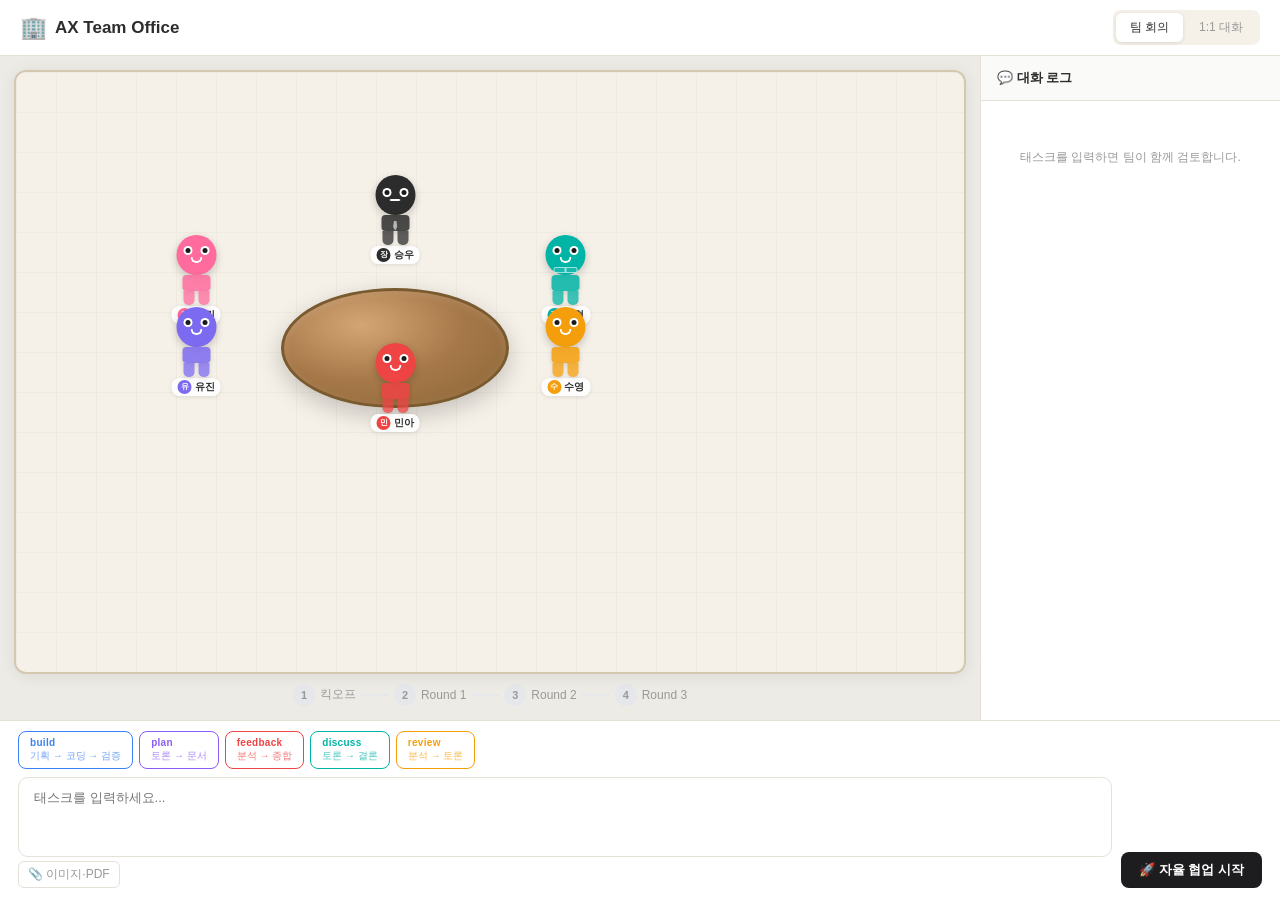
==== templates/index.html @ b6eef612 "Initial commit — AX Team Office Flask + SSE 기반 AI 팀 협업 시뮬레이터. 6명의 에이전트가 토론·투표·생성 과정을 실시간 스트리밍으로 처리한다" ====
<!DOCTYPE html>
<html lang="ko">
<head>
  <meta charset="UTF-8">
  <meta name="viewport" content="width=device-width, initial-scale=1.0">
  <title>AX Team Office</title>
  <link rel="stylesheet" href="/static/style.css">
</head>
<body>
<div class="app">

  <header class="header">
    <div class="header-left"><span class="logo">🏢</span><h1>AX Team Office</h1></div>
    <div class="mode-switch">
      <button class="mode-btn active" id="btn-team" onclick="setMode('team')">팀 회의</button>
      <button class="mode-btn" id="btn-individual" onclick="setMode('individual')">1:1 대화</button>
    </div>
  </header>

  <div class="main-layout">

    <!-- ── Office Canvas ── -->
    <div class="office-section">
      <div class="office-floor" id="office-floor">

        <!-- Floor decoration -->
        <div class="floor-grid"></div>
        <div class="decision-toast" id="decision-toast"></div>

        <!-- ── Round Table ── -->
        <div class="round-table"></div>


        <!-- ── Characters ── -->

        <!-- 지훈 (팀장) -->
        <div class="chibi" id="char-lead" data-agent="lead" style="--c:#2C2C2C;--cb:#888;left:40%;top:32%" onclick="onClickChar('lead')">
          <div class="c-bubble" id="bubble-lead"><div class="c-btext" id="btext-lead"></div></div>
          <div class="c-think" id="think-lead"><i></i><i></i><i></i></div>
          <div class="c-figure" id="fig-lead">
            <div class="c-head">
              <div class="c-eyes">
                <div class="c-eye"><div class="c-pupil"></div></div>
                <div class="c-eye"><div class="c-pupil"></div></div>
              </div>

              <div class="c-mouth serious"></div>
            </div>
            <div class="c-body"><div class="c-tie"></div></div>
            <div class="c-legs"><div class="c-leg"></div><div class="c-leg"></div></div>
          </div>
          <div class="c-nametag"><span class="c-badge" style="background:var(--c)">장</span>승우</div>
        </div>

        <!-- 지민 (마케팅) -->
        <div class="chibi" id="char-jimin" data-agent="jimin" style="--c:#FF6B9D;--cb:#FF9EC0;left:19%;top:42%" onclick="onClickChar('jimin')">
          <div class="c-bubble" id="bubble-jimin"><div class="c-btext" id="btext-jimin"></div></div>
          <div class="c-think" id="think-jimin"><i></i><i></i><i></i></div>
          <div class="c-figure" id="fig-jimin">
            <div class="c-head">
              <div class="c-eyes"><div class="c-eye"><div class="c-pupil"></div></div><div class="c-eye"><div class="c-pupil"></div></div></div>

              <div class="c-mouth"></div>
            </div>
            <div class="c-body"></div>
            <div class="c-legs"><div class="c-leg"></div><div class="c-leg"></div></div>
          </div>
          <div class="c-nametag"><span class="c-badge" style="background:var(--c)">지</span>지민</div>

        </div>

        <!-- 준혁 (개발) -->
        <div class="chibi" id="char-junhyuk" data-agent="junhyuk" style="--c:#00B4A6;--cb:#5DDDD6;left:58%;top:42%" onclick="onClickChar('junhyuk')">
          <div class="c-bubble" id="bubble-junhyuk"><div class="c-btext" id="btext-junhyuk"></div></div>
          <div class="c-think" id="think-junhyuk"><i></i><i></i><i></i></div>
          <div class="c-figure" id="fig-junhyuk">
            <div class="c-head">
              <div class="c-eyes"><div class="c-eye"><div class="c-pupil"></div></div><div class="c-eye"><div class="c-pupil"></div></div></div>

              <div class="c-mouth"></div>
            </div>
            <div class="c-body"><div class="c-glasses"></div></div>
            <div class="c-legs"><div class="c-leg"></div><div class="c-leg"></div></div>
          </div>
          <div class="c-nametag"><span class="c-badge" style="background:var(--c)">주</span>주혁</div>
        </div>

        <!-- 수아 (비즈니스) -->
        <div class="chibi" id="char-yujin" data-agent="yujin" style="--c:#7C6AF0;--cb:#A99CF5;left:19%;top:54%" onclick="onClickChar('yujin')">
          <div class="c-bubble" id="bubble-yujin"><div class="c-btext" id="btext-yujin"></div></div>
          <div class="c-think" id="think-yujin"><i></i><i></i><i></i></div>
          <div class="c-figure" id="fig-yujin">
            <div class="c-head">
              <div class="c-eyes"><div class="c-eye"><div class="c-pupil"></div></div><div class="c-eye"><div class="c-pupil"></div></div></div>

              <div class="c-mouth"></div>
            </div>
            <div class="c-body"></div>
            <div class="c-legs"><div class="c-leg"></div><div class="c-leg"></div></div>
          </div>
          <div class="c-nametag"><span class="c-badge" style="background:var(--c)">유</span>유진</div>
        </div>

        <!-- 재우 (기획) -->
        <div class="chibi" id="char-suyoung" data-agent="suyoung" style="--c:#F59E0B;--cb:#FBCA63;left:58%;top:54%" onclick="onClickChar('suyoung')">
          <div class="c-bubble" id="bubble-suyoung"><div class="c-btext" id="btext-suyoung"></div></div>
          <div class="c-think" id="think-suyoung"><i></i><i></i><i></i></div>
          <div class="c-figure" id="fig-suyoung">
            <div class="c-head">
              <div class="c-eyes"><div class="c-eye"><div class="c-pupil"></div></div><div class="c-eye"><div class="c-pupil"></div></div></div>

              <div class="c-mouth"></div>
            </div>
            <div class="c-body"></div>
            <div class="c-legs"><div class="c-leg"></div><div class="c-leg"></div></div>
          </div>
          <div class="c-nametag"><span class="c-badge" style="background:var(--c)">수</span>수영</div>
        </div>

        <!-- 민서 (데이터) -->
        <div class="chibi" id="char-mina" data-agent="mina" style="--c:#EF4444;--cb:#F88;left:40%;top:60%" onclick="onClickChar('mina')">
          <div class="c-bubble" id="bubble-mina"><div class="c-btext" id="btext-mina"></div></div>
          <div class="c-think" id="think-mina"><i></i><i></i><i></i></div>
          <div class="c-figure" id="fig-mina">
            <div class="c-head">
              <div class="c-eyes"><div class="c-eye"><div class="c-pupil"></div></div><div class="c-eye"><div class="c-pupil"></div></div></div>

              <div class="c-mouth"></div>
            </div>
            <div class="c-body"></div>
            <div class="c-legs"><div class="c-leg"></div><div class="c-leg"></div></div>
          </div>
          <div class="c-nametag"><span class="c-badge" style="background:var(--c)">민</span>민아</div>
        </div>

      </div><!-- /office-floor -->

      <div class="phase-bar" id="phase-bar">
        <div class="phase-step" id="phase-1"><div class="phase-dot">1</div><span>킥오프</span></div>
        <div class="phase-line" id="pline-1"></div>
        <div class="phase-step" id="phase-2"><div class="phase-dot">2</div><span>Round 1</span></div>
        <div class="phase-line" id="pline-2"></div>
        <div class="phase-step" id="phase-3"><div class="phase-dot">3</div><span>Round 2</span></div>
        <div class="phase-line" id="pline-3"></div>
        <div class="phase-step" id="phase-4"><div class="phase-dot">4</div><span>Round 3</span></div>
      </div>
    </div><!-- /office-section -->

    <!-- ── Right Panel ── -->
    <div class="right-panel">
      <div class="log-panel" id="log-panel">
        <div class="panel-title">💬 대화 로그</div>
        <div class="log-list" id="log-list">
          <div class="log-empty">태스크를 입력하면 팀이 함께 검토합니다.</div>
        </div>
      </div>
      <div class="chat-panel hidden" id="chat-panel">
        <div class="panel-title" id="chat-title">1:1 대화</div>
        <div class="chat-history" id="chat-history"></div>
        <div class="chat-input-row">
          <input type="text" id="chat-input" placeholder="메시지를 입력하세요..." onkeydown="if(event.key==='Enter')sendChat()">
          <button class="send-btn" onclick="sendChat()">전송</button>
        </div>
      </div>
    </div>

  </div><!-- /main-layout -->

  <div class="input-bar" id="input-bar">
    <div class="workflow-chips">
      <button class="wf-chip wf-build"    onclick="setExample('구독형 AI 음악 앱 만들어줘')">
        <span class="wf-type">build</span>
        <span class="wf-flow">기획 → 코딩 → 검증</span>
      </button>
      <button class="wf-chip wf-plan"     onclick="setExample('사내 AI 도입 로드맵 기획해줘')">
        <span class="wf-type">plan</span>
        <span class="wf-flow">토론 → 문서</span>
      </button>
      <button class="wf-chip wf-feedback" onclick="setExample('이 기획서 피드백해줘')">
        <span class="wf-type">feedback</span>
        <span class="wf-flow">분석 → 종합</span>
      </button>
      <button class="wf-chip wf-discuss"  onclick="setExample('FastAPI vs Django 뭐가 나을까')">
        <span class="wf-type">discuss</span>
        <span class="wf-flow">토론 → 결론</span>
      </button>
      <button class="wf-chip wf-review"   onclick="setExample('이 코드 리뷰해줘')">
        <span class="wf-type">review</span>
        <span class="wf-flow">분석 → 토론</span>
      </button>
    </div>
    <div class="input-row">
      <div class="textarea-wrap">
        <textarea id="task-input" class="task-input" placeholder="태스크를 입력하세요..." onkeydown="if(event.key==='Enter'&&!event.shiftKey){event.preventDefault();onSubmit()}" rows="3"></textarea>
        <div class="attach-bar" id="attach-bar">
          <input type="file" id="file-input" accept="image/*,.pdf" style="display:none" onchange="onFileSelect(this)">
          <button class="attach-btn" onclick="document.getElementById('file-input').click()">📎 이미지·PDF</button>
          <span class="attach-name hidden" id="attach-name"></span>
          <button class="attach-remove hidden" id="attach-remove" onclick="clearAttachment()">✕</button>
        </div>
      </div>
      <div class="input-controls">
        <button class="reset-btn hidden" id="reset-btn" onclick="resetAll()">↩ 초기화</button>
        <button class="start-btn" id="start-btn" onclick="onSubmit()">🚀 자율 협업 시작</button>
      </div>
    </div>
  </div>

</div><!-- /app -->

<script>const AGENTS = {{ agents | tojson }};</script>
<script src="/static/app.js"></script>
</body>
</html>
---- static/style.css ----
*, *::before, *::after { box-sizing: border-box; margin: 0; padding: 0; }

:root {
  --floor:   #F5F0E8;
  --grid:    #EBE5D8;
  --wall:    #D4C9B0;
  --wood:    #C8A070;
  --wood-dk: #A8804A;
  --bg:      #EDEBE6;
  --white:   #FFFFFF;
  --text:    #2D2D2D;
  --sub:     #999;
  --border:  #E5E0D8;
  --radius:  12px;
  --shadow:  0 2px 16px rgba(0,0,0,0.08);
}

body { font-family: -apple-system, BlinkMacSystemFont, 'Segoe UI', sans-serif; background: var(--bg); color: var(--text); height: 100vh; overflow: hidden; }

.app { display: flex; flex-direction: column; height: 100vh; }

/* ── Header ─────────────────────────────── */
.header { display:flex; align-items:center; justify-content:space-between; padding:10px 20px; background:white; border-bottom:1px solid var(--border); flex-shrink:0; }
.header-left { display:flex; align-items:center; gap:8px; }
.logo { font-size:22px; }
h1 { font-size:17px; font-weight:700; }
.mode-switch { display:flex; background:var(--floor); border-radius:8px; padding:3px; gap:2px; }
.mode-btn { padding:6px 14px; border:none; border-radius:6px; background:transparent; font-size:12px; font-weight:500; color:var(--sub); cursor:pointer; transition:all .2s; }
.mode-btn.active { background:white; color:var(--text); box-shadow:0 1px 4px rgba(0,0,0,.1); }

/* ── Main Layout ─────────────────────────── */
.main-layout { display:flex; flex:1; overflow:hidden; }

/* ── Office Section ──────────────────────── */
.office-section { display:flex; flex-direction:column; flex:1; padding:14px; gap:10px; min-width:0; }

/* ── Office Floor ────────────────────────── */
.office-floor {
  flex:1;
  position:relative;
  background: var(--floor);
  border-radius: var(--radius);
  border: 2px solid var(--wall);
  overflow: hidden;
  box-shadow: var(--shadow);
}

.floor-grid {
  position:absolute; inset:0;
  background-image:
    linear-gradient(var(--grid) 1px, transparent 1px),
    linear-gradient(90deg, var(--grid) 1px, transparent 1px);
  background-size: 40px 40px;
  opacity: 0.5;
  pointer-events:none;
}

/* ── Round Table ────────────────────────── */
.round-table {
  position:absolute;
  left:28%; top:36%;
  width:24%; height:20%;
  background:radial-gradient(ellipse at 35% 30%, #D4A574, #A67849 50%, #8B6535 100%);
  border-radius:50%;
  border:3px solid #7A5B30;
  box-shadow:0 8px 24px rgba(0,0,0,.2), inset 0 2px 8px rgba(255,255,255,.12);
  z-index:4;
}

/* ── Desk Furniture ──────────────────────── */
.desk-furn {
  position:absolute;
  display:flex;
  flex-direction:column;
  align-items:center;
  gap:3px;
  pointer-events:none;
  z-index:5;
}
.lead-furn { left:26% !important; }

.furn-surface {
  display:flex;
  align-items:center;
  gap:6px;
  background: linear-gradient(160deg, var(--wood), var(--wood-dk));
  border-radius:5px;
  border:1.5px solid var(--wood-dk);
  padding:5px 10px;
  box-shadow:0 2px 6px rgba(0,0,0,.12), inset 0 1px 1px rgba(255,255,255,.2);
}
.furn-surface.wide { padding:5px 24px; gap:14px; }

.furn-mon {
  width:26px; height:20px;
  background:#1C1C1E;
  border-radius:3px;
  display:flex; align-items:center; justify-content:center;
}
.furn-mon::after {
  content:'';
  width:21px; height:15px;
  background: linear-gradient(135deg, #5AC8FA, #BF5AF2);
  border-radius:2px;
  animation: screen-flicker 4s ease-in-out infinite;
}
@keyframes screen-flicker {
  0%,100%{opacity:.8} 50%{opacity:1;filter:brightness(1.15)}
}

.furn-kbd {
  width:22px; height:8px;
  background:#D8D5D0;
  border-radius:2px;
  border:1px solid #C0BDB8;
}

.furn-plate {
  font-size:9px;
  font-weight:600;
  color:var(--sub);
  letter-spacing:.3px;
  white-space:nowrap;
}


/* ── Lead Decision Toast ─────────────────── */
.decision-toast {
  position:absolute;
  top:4px; left:50%;
  transform:translateX(-50%);
  background:rgba(29,29,31,.88);
  color:white;
  font-size:10px;
  padding:5px 12px;
  border-radius:20px;
  white-space:nowrap;
  z-index:100;
  opacity:0;
  transition:opacity .3s;
  pointer-events:none;
  max-width:90%;
  overflow:hidden;
  text-overflow:ellipsis;
}
.decision-toast.show { opacity:1; }

/* ── Chibi Character ─────────────────────── */
.chibi {
  position:absolute;
  transform:translate(-50%, -100%);   /* anchor = feet */
  display:flex;
  flex-direction:column;
  align-items:center;
  gap:1px;
  cursor:pointer;
  z-index:20;
  transition: left 1.1s cubic-bezier(.4,0,.2,1), top 1.1s cubic-bezier(.4,0,.2,1);
  user-select:none;
}
.chibi:hover .c-figure { filter:brightness(1.08); }

/* Speech bubble */
.c-bubble {
  position:absolute;
  bottom:calc(100% + 4px);
  left:50%;
  transform:translateX(-50%) scale(0.85);
  background:white;
  border:1.5px solid #DDD;
  border-radius:10px;
  padding:7px 10px;
  font-size:10.5px;
  line-height:1.55;
  max-width:200px;
  min-width:60px;
  word-break:break-word;
  white-space:normal;
  opacity:0;
  pointer-events:none;
  z-index:50;
  box-shadow:0 4px 14px rgba(0,0,0,.14);
  transition:opacity .3s, transform .3s;
  text-align:left;
}
.c-bubble::after {
  content:'';
  position:absolute;
  top:100%; left:50%; transform:translateX(-50%);
  border:5px solid transparent;
  border-top-color:#DDD;
}
.c-bubble.show { opacity:1; transform:translateX(-50%) scale(1); }

/* Thinking dots */
.c-think {
  position:absolute;
  bottom:calc(100% + 2px);
  left:50%; transform:translateX(-50%);
  display:flex; gap:3px; align-items:center;
  opacity:0; pointer-events:none;
  transition:opacity .2s;
}
.c-think.show { opacity:1; }
.c-think i {
  width:6px; height:6px;
  border-radius:50%;
  background:var(--cb, #AAA);
  animation:dot-pulse 1s ease-in-out infinite;
  list-style:none;
}
.c-think i:nth-child(2) { animation-delay:.18s; }
.c-think i:nth-child(3) { animation-delay:.36s; }
@keyframes dot-pulse {
  0%,80%,100%{transform:scale(.7);opacity:.4}
  40%{transform:scale(1);opacity:1}
}

/* Figure */
.c-figure {
  display:flex; flex-direction:column; align-items:center;
  animation:idle-float 2.4s ease-in-out infinite;
}
@keyframes idle-float {
  0%,100%{transform:translateY(0)}
  50%{transform:translateY(-3px)}
}

/* Head */
.c-head {
  width:40px; height:40px;
  border-radius:50%;
  background:var(--c);
  position:relative;
  display:flex; flex-direction:column;
  align-items:center; justify-content:center;
  gap:2px;
  box-shadow:0 3px 8px rgba(0,0,0,.2);
}

/* Eyes */
.c-eyes { display:flex; gap:8px; }
.c-eye {
  width:9px; height:9px;
  background:white;
  border-radius:50%;
  display:flex; align-items:center; justify-content:center;
  animation:blink 5s ease-in-out infinite;
}
@keyframes blink {
  0%,44%,48%,100%{transform:scaleY(1)}
  46%{transform:scaleY(.08)}
}
.c-pupil {
  width:5px; height:5px;
  background:#1A1A1A;
  border-radius:50%;
}

/* Blush */
.c-blush {
  width:22px; height:5px;
  background:rgba(255,160,160,.5);
  border-radius:50%;
  margin:1px 0;
}

/* Mouth */
.c-mouth {
  width:12px; height:6px;
  border:2px solid white;
  border-top:none;
  border-radius:0 0 10px 10px;
}
.c-mouth.serious {
  width:11px; height:0;
  border:1.5px solid white;
  border-radius:2px;
  background:none;
}

/* Accessories */
.c-tie {
  position:absolute;
  bottom:0; left:50%;
  transform:translateX(-50%);
  width:6px; height:10px;
  background:rgba(255,255,255,.6);
  border-radius:1px;
  clip-path: polygon(30% 0%, 70% 0%, 85% 60%, 50% 100%, 15% 60%);
}
.c-glasses {
  position:absolute;
  top:-8px; left:50%;
  transform:translateX(-50%);
  width:24px; height:6px;
  border:1.5px solid rgba(255,255,255,.7);
  border-radius:2px;
  background:rgba(255,255,255,.1);
}
.c-glasses::before {
  content:'';
  position:absolute;
  top:50%; left:50%;
  transform:translate(-50%,-50%);
  width:2px; height:100%;
  background:rgba(255,255,255,.7);
}

/* Body */
.c-body {
  width:28px; height:16px;
  background:var(--c);
  border-radius:4px;
  opacity:.85;
  position:relative;
  box-shadow:0 2px 5px rgba(0,0,0,.15);
}

/* Legs */
.c-legs { display:flex; gap:4px; }
.c-leg {
  width:11px; height:14px;
  background:var(--c);
  border-radius:0 0 5px 5px;
  opacity:.75;
  transform-origin:top center;
  box-shadow:0 2px 4px rgba(0,0,0,.12);
}

/* Name tag */
.c-nametag {
  display:flex; align-items:center; gap:3px;
  font-size:10px; font-weight:700; color:var(--text);
  background:rgba(255,255,255,.9);
  padding:2px 6px;
  border-radius:8px;
  box-shadow:0 1px 4px rgba(0,0,0,.1);
  white-space:nowrap;
}
.c-badge {
  width:14px; height:14px;
  border-radius:50%;
  font-size:8px;
  font-weight:800;
  color:white;
  display:flex; align-items:center; justify-content:center;
  flex-shrink:0;
}

/* ── Walking ─────────────────────────────── */
.chibi.walking .c-figure { animation:none; }
.chibi.walking .c-leg:nth-child(1) { animation:leg-a .25s ease-in-out infinite alternate; }
.chibi.walking .c-leg:nth-child(2) { animation:leg-b .25s ease-in-out infinite alternate; }
.chibi.walking .c-head { animation:walk-bob .25s ease-in-out infinite alternate; }
@keyframes leg-a { from{transform:rotate(-22deg)} to{transform:rotate(22deg)} }
@keyframes leg-b { from{transform:rotate(22deg)} to{transform:rotate(-22deg)} }
@keyframes walk-bob { from{transform:translateY(0)} to{transform:translateY(-3px)} }

/* Flip when walking right */
.chibi.flip .c-figure { transform:scaleX(-1); }

/* ── Talking ─────────────────────────────── */
.chibi.talking .c-mouth:not(.serious) { animation:mouth-talk .3s ease-in-out infinite alternate; }
@keyframes mouth-talk {
  from{transform:scaleY(1)}
  to{transform:scaleY(1.8) translateY(-1px)}
}

/* ── Thinking ────────────────────────────── */
.chibi.thinking .c-eye { animation:look-up .3s forwards; }
@keyframes look-up { to{transform:translateY(-2px)} }

/* ── Phase Bar ───────────────────────────── */
.phase-bar { display:flex; align-items:center; justify-content:center; gap:0; flex-shrink:0; }
.phase-step { display:flex; align-items:center; gap:5px; font-size:12px; color:var(--sub); transition:color .3s; }
.phase-step.active { color:var(--text); }
.phase-step.active .phase-dot { background:#3B82F6; color:white; }
.phase-step.done   .phase-dot { background:#22C55E; color:white; }
.phase-step.done   { color:#22C55E; }
.phase-dot { width:22px; height:22px; border-radius:50%; background:#E5E7EB; color:var(--sub); display:flex; align-items:center; justify-content:center; font-size:11px; font-weight:700; transition:all .3s; }
.phase-line { width:28px; height:2px; background:#E5E7EB; margin:0 5px; transition:background .3s; }
.phase-line.done { background:#22C55E; }

/* ── Right Panel ─────────────────────────── */
.right-panel { width:300px; flex-shrink:0; background:white; border-left:1px solid var(--border); display:flex; flex-direction:column; overflow:hidden; }
.panel-title { padding:13px 16px; font-size:13px; font-weight:700; border-bottom:1px solid var(--border); background:#FAFAF8; flex-shrink:0; }

.log-panel { display:flex; flex-direction:column; flex:1; overflow:hidden; }
.log-list { flex:1; overflow-y:auto; padding:10px; display:flex; flex-direction:column; gap:7px; }
.log-empty { color:var(--sub); font-size:12px; text-align:center; margin-top:36px; line-height:1.7; }
.log-phase-header { font-size:10px; font-weight:700; color:var(--sub); text-transform:uppercase; letter-spacing:.8px; padding:6px 0 3px; border-bottom:1px solid var(--border); margin-top:2px; }
.log-entry { background:#FAFAF8; border-radius:7px; padding:9px 10px; border-left:3px solid transparent; animation:slideIn .3s ease; }
@keyframes slideIn { from{opacity:0;transform:translateY(5px)} to{opacity:1;transform:translateY(0)} }
.log-entry-header { display:flex; align-items:center; gap:5px; margin-bottom:4px; }
.log-avatar-mini { width:18px; height:18px; border-radius:50%; display:flex; align-items:center; justify-content:center; font-size:8px; font-weight:800; color:white; flex-shrink:0; }
.log-name { font-size:11px; font-weight:700; }
.log-role { font-size:10px; color:var(--sub); }
.log-content { font-size:11px; line-height:1.6; white-space:pre-wrap; }
.log-decision {
  font-size:11px; color:#555;
  padding:5px 8px;
  background:#F5F5F0;
  border-radius:6px;
  display:flex; align-items:center; gap:5px;
  animation:slideIn .3s ease;
}
.log-decision-icon { font-size:13px; flex-shrink:0; }

.log-synthesis { background:linear-gradient(135deg,#EFF6FF,#F0FDF4); border-left:3px solid #3B82F6; border-radius:7px; padding:11px; animation:slideIn .3s ease; }
.log-synthesis .log-phase-header { color:#3B82F6; border-color:#BFDBFE; }

.log-consensus { background:linear-gradient(135deg,#F0FDF4,#ECFDF5); border:1.5px solid #34D399; border-radius:8px; padding:11px 13px; margin:4px 0; animation:slideIn .3s ease; }
.log-consensus-header { font-size:11px; font-weight:700; color:#059669; letter-spacing:.4px; margin-bottom:5px; }
.log-consensus-body { font-size:12px; color:#1D4030; line-height:1.6; white-space:pre-wrap; }

.log-workflow-badge { display:inline-flex; align-items:center; gap:6px; background:#F8F8F0; border:1px solid #E5E5E5; border-radius:20px; padding:4px 12px; font-size:11px; color:#666; margin:4px 0; animation:slideIn .3s ease; }
.log-workflow-label { font-weight:700; color:#333; }

.log-gate { border-radius:8px; padding:10px 13px; margin:4px 0; animation:slideIn .3s ease; }
.log-gate.passed { background:#F0FDF4; border:1.5px solid #86EFAC; }
.log-gate.blocked { background:#FFF7ED; border:1.5px solid #FCA27A; }
.log-gate-header { display:flex; align-items:center; gap:8px; font-size:12px; font-weight:600; }
.log-gate-summary { font-weight:400; color:#666; font-size:11px; }
.log-gate-attempt { margin-left:auto; font-size:10px; color:#999; }
.log-gate-reasons { margin-top:6px; font-size:11px; color:#92400E; line-height:1.6; }

.chat-panel { display:flex; flex-direction:column; flex:1; overflow:hidden; }
.chat-history { flex:1; overflow-y:auto; padding:10px; display:flex; flex-direction:column; gap:8px; }
.chat-msg { max-width:86%; padding:9px 12px; border-radius:11px; font-size:12px; line-height:1.55; animation:slideIn .3s ease; }
.chat-msg.user { align-self:flex-end; background:#3B82F6; color:white; border-radius:11px 11px 2px 11px; }
.chat-msg.agent { align-self:flex-start; background:#FAFAF8; border:1px solid var(--border); border-radius:11px 11px 11px 2px; }
.chat-msg-label { font-size:10px; font-weight:700; margin-bottom:2px; }
.chat-input-row { display:flex; gap:7px; padding:10px; border-top:1px solid var(--border); flex-shrink:0; }
.chat-input-row input { flex:1; padding:8px 11px; border:1.5px solid var(--border); border-radius:8px; font-size:12px; outline:none; transition:border-color .2s; }
.chat-input-row input:focus { border-color:#3B82F6; }
.send-btn { padding:8px 13px; background:#3B82F6; color:white; border:none; border-radius:8px; font-size:12px; font-weight:600; cursor:pointer; transition:background .2s; }
.send-btn:hover { background:#2563EB; }

/* ── Input Bar ───────────────────────────── */
.input-bar { background:white; border-top:1px solid var(--border); padding:10px 18px 12px; flex-shrink:0; }
.workflow-chips { display:flex; gap:6px; margin-bottom:8px; flex-wrap:wrap; }
.wf-chip { display:flex; flex-direction:column; align-items:flex-start; padding:5px 11px; border-radius:8px; border:1.5px solid; background:transparent; cursor:pointer; transition:all .15s; text-align:left; gap:1px; }
.wf-chip:hover { opacity:.7; }
.wf-type { font-size:10px; font-weight:700; letter-spacing:.03em; }
.wf-flow { font-size:10px; opacity:.7; white-space:nowrap; }
.wf-build    { border-color:#3B82F6; color:#3B82F6; }
.wf-plan     { border-color:#8B5CF6; color:#8B5CF6; }
.wf-feedback { border-color:#EF4444; color:#EF4444; }
.wf-discuss  { border-color:#00B4A6; color:#00B4A6; }
.wf-review   { border-color:#F59E0B; color:#F59E0B; }
.input-row { display:flex; gap:9px; align-items:flex-end; }
.textarea-wrap { flex:1; display:flex; flex-direction:column; gap:4px; }
.task-input { width:100%; padding:10px 15px; border:1.5px solid var(--border); border-radius:10px; font-size:13px; outline:none; transition:border-color .2s; resize:none; line-height:1.5; min-height:60px; max-height:140px; overflow-y:auto; font-family:inherit; }
.task-input:focus { border-color:#3B82F6; }
.task-input:disabled { background:var(--floor); color:var(--sub); }
.attach-bar { display:flex; align-items:center; gap:6px; }
.attach-btn { background:none; border:1.5px solid var(--border); border-radius:6px; font-size:12px; cursor:pointer; padding:4px 9px; color:var(--sub); transition:all .15s; }
.attach-btn:hover { border-color:#3B82F6; color:#3B82F6; }
.attach-name { font-size:11px; color:#3B82F6; font-weight:500; max-width:200px; overflow:hidden; text-overflow:ellipsis; white-space:nowrap; }
.attach-remove { background:none; border:none; font-size:11px; color:var(--sub); cursor:pointer; padding:0 2px; }
.attach-remove:hover { color:#EF4444; }
.input-controls { display:flex; gap:7px; align-items:center; flex-shrink:0; }
.rounds-select { padding:9px 11px; border:1.5px solid var(--border); border-radius:8px; font-size:12px; background:white; cursor:pointer; outline:none; }
.start-btn { padding:9px 18px; background:#1D1D1F; color:white; border:none; border-radius:8px; font-size:13px; font-weight:600; cursor:pointer; transition:all .2s; white-space:nowrap; }
.start-btn:hover { background:#333; }
.start-btn:disabled { background:#999; cursor:not-allowed; }
.start-btn.followup { background:#0071E3; }
.start-btn.followup:hover { background:#0077ED; }
.reset-btn { padding:9px 14px; background:transparent; color:#666; border:1px solid #ddd; border-radius:8px; font-size:13px; font-weight:500; cursor:pointer; transition:all .2s; white-space:nowrap; }
.reset-btn:hover { background:#f5f5f5; color:#333; border-color:#bbb; }

/* ── Doc saved ───────────────────────────── */
.log-doc-saved { display:flex; align-items:center; gap:6px; padding:4px 8px; font-size:11px; background:#F8FAFF; border-radius:5px; margin:2px 0; }
.log-doc-icon { flex-shrink:0; }
.log-doc-name { flex:1; font-family:monospace; color:#3B82F6; }
.log-doc-author { font-weight:700; flex-shrink:0; }

.log-review-files { margin-top:4px; font-size:10px; color:#666; }
.log-review-files code { background:#EEE; padding:1px 4px; border-radius:3px; font-family:monospace; margin:0 2px; }

/* ── Doc review (승우 검토) ──────────────── */
.log-doc-review { padding:7px 10px; border-radius:7px; margin:4px 0; font-size:12px; border-left:3px solid #ccc; }
.log-doc-review.pass { background:#F0FFF4; border-left-color:#22C55E; }
.log-doc-review.revise { background:#FFFBEB; border-left-color:#F59E0B; }
.log-doc-review-icon { margin-right:4px; }
.log-doc-review-label { font-weight:700; }
.log-doc-review-attempt { color:#888; font-size:10px; margin-left:6px; }
.log-doc-review-feedback { color:#555; margin-top:3px; font-size:11px; }

/* ── Code result ─────────────────────────── */
.log-code-result { border-radius:7px; padding:8px 10px; margin:4px 0; font-size:11px; }
.log-code-result.success { background:#F0FDF4; border-left:3px solid #22C55E; }
.log-code-result.fail { background:#FEF2F2; border-left:3px solid #EF4444; }
.code-result-header { font-weight:700; margin-bottom:4px; }
.code-result-pre { background:rgba(0,0,0,.05); border-radius:4px; padding:4px 6px; font-size:10px; overflow-x:auto; white-space:pre-wrap; word-break:break-all; margin-top:4px; }

.hidden { display:none !important; }

/* ── Round header ────────────────────────── */
.log-round-header { display:flex; justify-content:space-between; align-items:center; padding:6px 10px; background:var(--floor); border-radius:6px; font-size:11px; font-weight:700; color:var(--text); margin:6px 0 3px; }
.log-round-max { font-weight:400; color:var(--sub); }

/* ── Review ──────────────────────────────── */
.log-review { display:flex; align-items:center; gap:6px; padding:4px 8px; font-size:11px; }
.log-review-icon { flex-shrink:0; }
.log-review-name { font-weight:700; flex-shrink:0; }
.log-review-text { color:#555; }

/* ── Evaluation ──────────────────────────── */
.log-evaluation { border-radius:8px; padding:10px; margin:6px 0; animation:slideIn .3s ease; }
.log-evaluation.done { background:linear-gradient(135deg,#F0FDF4,#ECFDF5); border-left:3px solid #22C55E; }
.log-evaluation.continue { background:linear-gradient(135deg,#FFFBEB,#FFF7ED); border-left:3px solid #F59E0B; }
.eval-header { display:flex; justify-content:space-between; font-size:12px; font-weight:700; margin-bottom:5px; }
.eval-score { font-size:11px; color:var(--sub); }
.eval-bar { height:4px; background:#E5E7EB; border-radius:2px; margin-bottom:5px; }
.eval-bar-fill { height:100%; background:#22C55E; border-radius:2px; transition:width .5s ease; }
.log-evaluation.continue .eval-bar-fill { background:#F59E0B; }
.eval-reason { font-size:11px; color:#555; }

/* ── Log ctx tag ─────────────────────────── */
.log-ctx { font-size:10px; color:#888; background:var(--floor); padding:1px 6px; border-radius:10px; margin-left:auto; }

/* ── Intention badges ────────────────────── */
.log-intent { margin-top:5px; }
.intent-badge { display:inline-block; font-size:10px; padding:2px 8px; border-radius:20px; font-weight:600; }
.intent-badge.want { background:#FFF7E6; color:#B45309; border:1px solid #FDE68A; }
.intent-badge.meeting { background:#EFF6FF; color:#1D4ED8; border:1px solid #BFDBFE; }
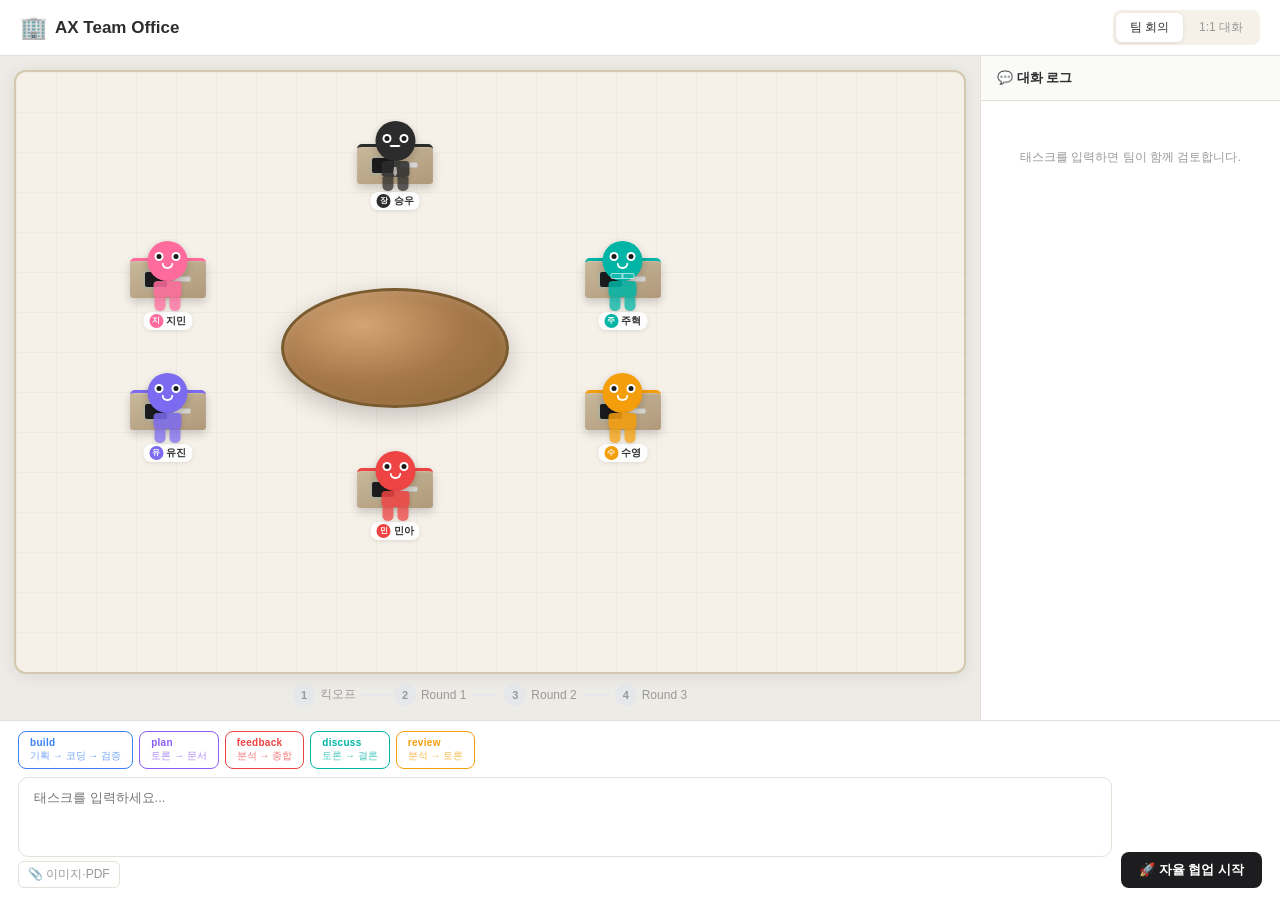
==== commit 15aa8efc: "v6 — 생성 품질 + UI 개선 - 코드 잘림 수정: plan_code_structure 토큰 500→1500, 문서 생성 8192 - doc_call/tool_agent_cal" ====
--- a/templates/index.html
+++ b/templates/index.html
@@ -30,11 +30,18 @@
         <!-- ── Round Table ── -->
         <div class="round-table"></div>
 
+        <!-- ── Agent Desks ── -->
+        <div class="agent-desk" style="left:40%;top:12%;--ac:#2C2C2C"></div>
+        <div class="agent-desk" style="left:16%;top:31%;--ac:#FF6B9D"></div>
+        <div class="agent-desk" style="left:64%;top:31%;--ac:#00B4A6"></div>
+        <div class="agent-desk" style="left:16%;top:53%;--ac:#7C6AF0"></div>
+        <div class="agent-desk" style="left:64%;top:53%;--ac:#F59E0B"></div>
+        <div class="agent-desk" style="left:40%;top:66%;--ac:#EF4444"></div>
 
         <!-- ── Characters ── -->
 
         <!-- 지훈 (팀장) -->
-        <div class="chibi" id="char-lead" data-agent="lead" style="--c:#2C2C2C;--cb:#888;left:40%;top:32%" onclick="onClickChar('lead')">
+        <div class="chibi" id="char-lead" data-agent="lead" style="--c:#2C2C2C;--cb:#888" onclick="onClickChar('lead')">
           <div class="c-bubble" id="bubble-lead"><div class="c-btext" id="btext-lead"></div></div>
           <div class="c-think" id="think-lead"><i></i><i></i><i></i></div>
           <div class="c-figure" id="fig-lead">
@@ -53,7 +60,7 @@
         </div>
 
         <!-- 지민 (마케팅) -->
-        <div class="chibi" id="char-jimin" data-agent="jimin" style="--c:#FF6B9D;--cb:#FF9EC0;left:19%;top:42%" onclick="onClickChar('jimin')">
+        <div class="chibi" id="char-jimin" data-agent="jimin" style="--c:#FF6B9D;--cb:#FF9EC0" onclick="onClickChar('jimin')">
           <div class="c-bubble" id="bubble-jimin"><div class="c-btext" id="btext-jimin"></div></div>
           <div class="c-think" id="think-jimin"><i></i><i></i><i></i></div>
           <div class="c-figure" id="fig-jimin">
@@ -70,7 +77,7 @@
         </div>
 
         <!-- 준혁 (개발) -->
-        <div class="chibi" id="char-junhyuk" data-agent="junhyuk" style="--c:#00B4A6;--cb:#5DDDD6;left:58%;top:42%" onclick="onClickChar('junhyuk')">
+        <div class="chibi" id="char-junhyuk" data-agent="junhyuk" style="--c:#00B4A6;--cb:#5DDDD6" onclick="onClickChar('junhyuk')">
           <div class="c-bubble" id="bubble-junhyuk"><div class="c-btext" id="btext-junhyuk"></div></div>
           <div class="c-think" id="think-junhyuk"><i></i><i></i><i></i></div>
           <div class="c-figure" id="fig-junhyuk">
@@ -86,7 +93,7 @@
         </div>
 
         <!-- 수아 (비즈니스) -->
-        <div class="chibi" id="char-yujin" data-agent="yujin" style="--c:#7C6AF0;--cb:#A99CF5;left:19%;top:54%" onclick="onClickChar('yujin')">
+        <div class="chibi" id="char-yujin" data-agent="yujin" style="--c:#7C6AF0;--cb:#A99CF5" onclick="onClickChar('yujin')">
           <div class="c-bubble" id="bubble-yujin"><div class="c-btext" id="btext-yujin"></div></div>
           <div class="c-think" id="think-yujin"><i></i><i></i><i></i></div>
           <div class="c-figure" id="fig-yujin">
@@ -102,7 +109,7 @@
         </div>
 
         <!-- 재우 (기획) -->
-        <div class="chibi" id="char-suyoung" data-agent="suyoung" style="--c:#F59E0B;--cb:#FBCA63;left:58%;top:54%" onclick="onClickChar('suyoung')">
+        <div class="chibi" id="char-suyoung" data-agent="suyoung" style="--c:#F59E0B;--cb:#FBCA63" onclick="onClickChar('suyoung')">
           <div class="c-bubble" id="bubble-suyoung"><div class="c-btext" id="btext-suyoung"></div></div>
           <div class="c-think" id="think-suyoung"><i></i><i></i><i></i></div>
           <div class="c-figure" id="fig-suyoung">
@@ -118,7 +125,7 @@
         </div>
 
         <!-- 민서 (데이터) -->
-        <div class="chibi" id="char-mina" data-agent="mina" style="--c:#EF4444;--cb:#F88;left:40%;top:60%" onclick="onClickChar('mina')">
+        <div class="chibi" id="char-mina" data-agent="mina" style="--c:#EF4444;--cb:#F88" onclick="onClickChar('mina')">
           <div class="c-bubble" id="bubble-mina"><div class="c-btext" id="btext-mina"></div></div>
           <div class="c-think" id="think-mina"><i></i><i></i><i></i></div>
           <div class="c-figure" id="fig-mina">
--- a/static/style.css
+++ b/static/style.css
@@ -172,7 +172,7 @@
   padding:7px 10px;
   font-size:10.5px;
   line-height:1.55;
-  max-width:200px;
+  max-width:220px;
   min-width:60px;
   word-break:break-word;
   white-space:normal;
@@ -180,7 +180,7 @@
   pointer-events:none;
   z-index:50;
   box-shadow:0 4px 14px rgba(0,0,0,.14);
-  transition:opacity .3s, transform .3s;
+  transition:opacity .3s;
   text-align:left;
 }
 .c-bubble::after {
@@ -190,7 +190,7 @@
   border:5px solid transparent;
   border-top-color:#DDD;
 }
-.c-bubble.show { opacity:1; transform:translateX(-50%) scale(1); }
+.c-bubble.show { opacity:1; }
 
 /* Thinking dots */
 .c-think {
@@ -526,3 +526,35 @@
 .intent-badge { display:inline-block; font-size:10px; padding:2px 8px; border-radius:20px; font-weight:600; }
 .intent-badge.want { background:#FFF7E6; color:#B45309; border:1px solid #FDE68A; }
 .intent-badge.meeting { background:#EFF6FF; color:#1D4ED8; border:1px solid #BFDBFE; }
+
+/* ── Agent Desk ──────────────────────────── */
+.agent-desk {
+  position: absolute;
+  transform: translateX(-50%);
+  width: 76px;
+  height: 40px;
+  background: linear-gradient(160deg, #C8B89A, #B0997A);
+  border-radius: 5px 5px 3px 3px;
+  border-top: 3px solid var(--ac, #888);
+  box-shadow: 0 4px 10px rgba(0,0,0,.18), inset 0 1px 2px rgba(255,255,255,.2);
+  display: flex;
+  align-items: center;
+  justify-content: center;
+  gap: 6px;
+  z-index: 1;
+  pointer-events: none;
+}
+.agent-desk::before {
+  content: '';
+  width: 22px; height: 15px;
+  background: #1C1C1E;
+  border-radius: 2px;
+  box-shadow: 0 0 4px rgba(90,200,250,.4);
+}
+.agent-desk::after {
+  content: '';
+  width: 18px; height: 6px;
+  background: #D8D5D0;
+  border-radius: 2px;
+  border: 1px solid #C0BDB8;
+}
